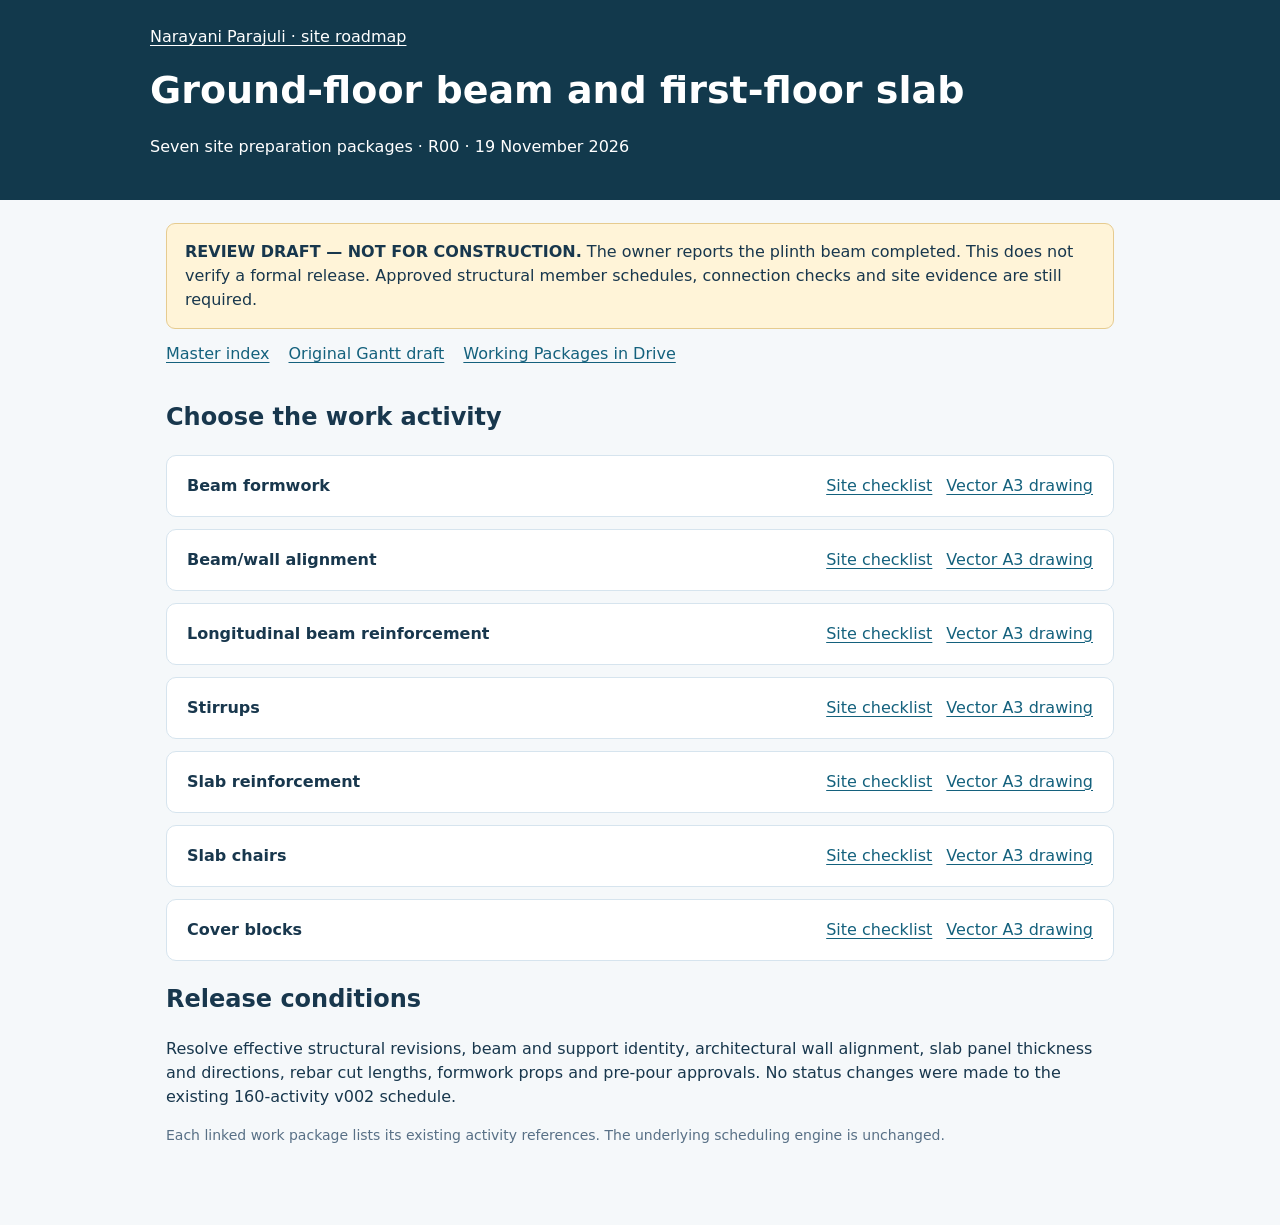
==== projects/narayani/gf-beam-slab.html @ ff7eb2b2 "Narayani: add read-only ground-floor beam/slab work-package navigation" ====
<!doctype html><html lang="en"><head><meta charset="utf-8"><meta name="viewport" content="width=device-width,initial-scale=1"><title>Narayani Parajuli — Ground-floor beam and slab work packages</title><style>*{box-sizing:border-box}body{margin:0;background:#f5f8fa;color:#18374d;font:16px/1.5 system-ui,sans-serif}header{padding:25px max(16px,calc((100vw - 980px)/2));background:#12394c;color:#fff}header a{color:white}h1{font-size:clamp(25px,4vw,38px);margin:13px 0 3px}main{max-width:980px;margin:auto;padding:23px 16px 65px}a{color:#14617d;text-underline-offset:3px}.warn{padding:16px 18px;background:#fff4d8;border:1px solid #e6cb8f;border-radius:9px}ol{padding-left:0;list-style:none;display:grid;gap:12px}li{padding:18px 20px;background:#fff;border-radius:10px;border:1px solid #d6e4ee;display:flex;justify-content:space-between;gap:15px;flex-wrap:wrap}li span{display:flex;gap:14px;flex-wrap:wrap}nav{display:flex;gap:19px;flex-wrap:wrap;padding:13px 0}.muted{color:#587086;font-size:14px}</style></head><body><header><a href="./index.html">Narayani Parajuli · site roadmap</a><h1>Ground-floor beam and first-floor slab</h1><p>Seven site preparation packages · R00 · 19 November 2026</p></header><main><div class="warn"><strong>REVIEW DRAFT — NOT FOR CONSTRUCTION.</strong> The owner reports the plinth beam completed. This does not verify a formal release. Approved structural member schedules, connection checks and site evidence are still required.</div><nav><a href="https://docs.google.com/document/d/1v0w5hZ72CgfPUD4VbYGlwRzKGRmZqDAncHyrCjPbMhE/edit">Master index</a><a href="./schedule-v002.html">Original Gantt draft</a><a href="https://drive.google.com/drive/folders/1-QWxpu7CbQ8aGaQIh9CDUMqXlFIVJ2C8">Working Packages in Drive</a></nav><h2>Choose the work activity</h2><ol><li><strong>Beam formwork</strong><span><a href="https://docs.google.com/document/d/1iR8HIEpvxaf-0Zd9lIVO-JwQUAYKRks-qZjhnRsA7jA/edit">Site checklist</a><a href="https://drive.google.com/file/d/1u-lh_aNW6hD1nm5OYPR5pCRvoVutbWEY/view">Vector A3 drawing</a></span></li><li><strong>Beam/wall alignment</strong><span><a href="https://docs.google.com/document/d/1dFcnpYLFfnI4QCTGg_7qEJ-EzE4G9nV_6Sek1MAi65s/edit">Site checklist</a><a href="https://drive.google.com/file/d/1dckMlTxI4jZXeRsQfHf9BMTQTqX_gaZg/view">Vector A3 drawing</a></span></li><li><strong>Longitudinal beam reinforcement</strong><span><a href="https://docs.google.com/document/d/1uXi0AJEDQs2FSpyTusCL7FV-uB9ezr6riRuBLL0I7us/edit">Site checklist</a><a href="https://drive.google.com/file/d/1ZULw-eYK_D1Vdla374aCgtH8ewuxqvBa/view">Vector A3 drawing</a></span></li><li><strong>Stirrups</strong><span><a href="https://docs.google.com/document/d/1gfkZYaMyg5KydgMwp9kZj6UVqh0lQOelD54_JbIKWs8/edit">Site checklist</a><a href="https://drive.google.com/file/d/1bJpKaC3q6ITq5_dMitgNQvC1ohoHDoh6/view">Vector A3 drawing</a></span></li><li><strong>Slab reinforcement</strong><span><a href="https://docs.google.com/document/d/173kgusj9zUvG_ja_IFQX_OXa9fggV0XdxE5heJjxD-4/edit">Site checklist</a><a href="https://drive.google.com/file/d/1PVK9f1uyBc8Q-bfoP9QjQZuxLD9ijJvd/view">Vector A3 drawing</a></span></li><li><strong>Slab chairs</strong><span><a href="https://docs.google.com/document/d/1D4Mp0pzsadmTAjnJ3r6-B_4vwz0MBfsoiFhdvXupbQA/edit">Site checklist</a><a href="https://drive.google.com/file/d/1K7SIYZge0y52d05sa2hwQXZu_OfcU5LS/view">Vector A3 drawing</a></span></li><li><strong>Cover blocks</strong><span><a href="https://docs.google.com/document/d/1UDmw6WTasXM0J6VyVH5cKBEZIz9U0U2dqe3y24LvQWg/edit">Site checklist</a><a href="https://drive.google.com/file/d/11FWYujnAt6fmqD6Iaa6-7fhwRzIML1_J/view">Vector A3 drawing</a></span></li></ol><section><h2>Release conditions</h2><p>Resolve effective structural revisions, beam and support identity, architectural wall alignment, slab panel thickness and directions, rebar cut lengths, formwork props and pre-pour approvals. No status changes were made to the existing 160-activity v002 schedule.</p><p class="muted">Each linked work package lists its existing activity references. The underlying scheduling engine is unchanged.</p></section></main></body></html>
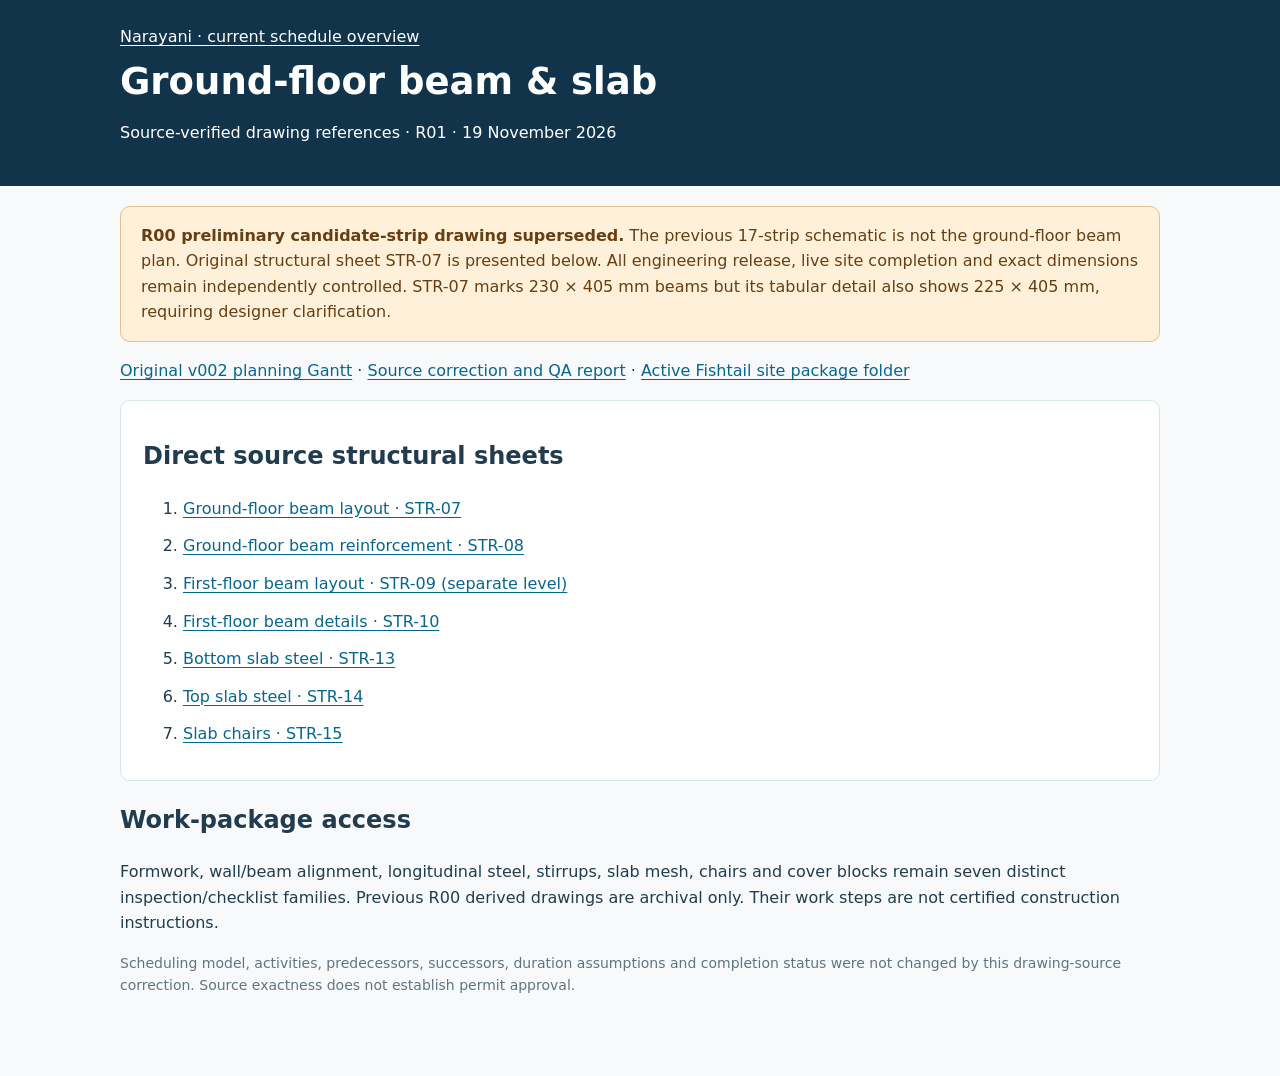
==== commit af525d7c: "Narayani: replace misleading R00 work-package drawing links with source-exact STR-07 R01" ====
--- a/projects/narayani/gf-beam-slab.html
+++ b/projects/narayani/gf-beam-slab.html
@@ -1 +1 @@
-<!doctype html><html lang="en"><head><meta charset="utf-8"><meta name="viewport" content="width=device-width,initial-scale=1"><title>Narayani Parajuli — Ground-floor beam and slab work packages</title><style>*{box-sizing:border-box}body{margin:0;background:#f5f8fa;color:#18374d;font:16px/1.5 system-ui,sans-serif}header{padding:25px max(16px,calc((100vw - 980px)/2));background:#12394c;color:#fff}header a{color:white}h1{font-size:clamp(25px,4vw,38px);margin:13px 0 3px}main{max-width:980px;margin:auto;padding:23px 16px 65px}a{color:#14617d;text-underline-offset:3px}.warn{padding:16px 18px;background:#fff4d8;border:1px solid #e6cb8f;border-radius:9px}ol{padding-left:0;list-style:none;display:grid;gap:12px}li{padding:18px 20px;background:#fff;border-radius:10px;border:1px solid #d6e4ee;display:flex;justify-content:space-between;gap:15px;flex-wrap:wrap}li span{display:flex;gap:14px;flex-wrap:wrap}nav{display:flex;gap:19px;flex-wrap:wrap;padding:13px 0}.muted{color:#587086;font-size:14px}</style></head><body><header><a href="./index.html">Narayani Parajuli · site roadmap</a><h1>Ground-floor beam and first-floor slab</h1><p>Seven site preparation packages · R00 · 19 November 2026</p></header><main><div class="warn"><strong>REVIEW DRAFT — NOT FOR CONSTRUCTION.</strong> The owner reports the plinth beam completed. This does not verify a formal release. Approved structural member schedules, connection checks and site evidence are still required.</div><nav><a href="https://docs.google.com/document/d/1v0w5hZ72CgfPUD4VbYGlwRzKGRmZqDAncHyrCjPbMhE/edit">Master index</a><a href="./schedule-v002.html">Original Gantt draft</a><a href="https://drive.google.com/drive/folders/1-QWxpu7CbQ8aGaQIh9CDUMqXlFIVJ2C8">Working Packages in Drive</a></nav><h2>Choose the work activity</h2><ol><li><strong>Beam formwork</strong><span><a href="https://docs.google.com/document/d/1iR8HIEpvxaf-0Zd9lIVO-JwQUAYKRks-qZjhnRsA7jA/edit">Site checklist</a><a href="https://drive.google.com/file/d/1u-lh_aNW6hD1nm5OYPR5pCRvoVutbWEY/view">Vector A3 drawing</a></span></li><li><strong>Beam/wall alignment</strong><span><a href="https://docs.google.com/document/d/1dFcnpYLFfnI4QCTGg_7qEJ-EzE4G9nV_6Sek1MAi65s/edit">Site checklist</a><a href="https://drive.google.com/file/d/1dckMlTxI4jZXeRsQfHf9BMTQTqX_gaZg/view">Vector A3 drawing</a></span></li><li><strong>Longitudinal beam reinforcement</strong><span><a href="https://docs.google.com/document/d/1uXi0AJEDQs2FSpyTusCL7FV-uB9ezr6riRuBLL0I7us/edit">Site checklist</a><a href="https://drive.google.com/file/d/1ZULw-eYK_D1Vdla374aCgtH8ewuxqvBa/view">Vector A3 drawing</a></span></li><li><strong>Stirrups</strong><span><a href="https://docs.google.com/document/d/1gfkZYaMyg5KydgMwp9kZj6UVqh0lQOelD54_JbIKWs8/edit">Site checklist</a><a href="https://drive.google.com/file/d/1bJpKaC3q6ITq5_dMitgNQvC1ohoHDoh6/view">Vector A3 drawing</a></span></li><li><strong>Slab reinforcement</strong><span><a href="https://docs.google.com/document/d/173kgusj9zUvG_ja_IFQX_OXa9fggV0XdxE5heJjxD-4/edit">Site checklist</a><a href="https://drive.google.com/file/d/1PVK9f1uyBc8Q-bfoP9QjQZuxLD9ijJvd/view">Vector A3 drawing</a></span></li><li><strong>Slab chairs</strong><span><a href="https://docs.google.com/document/d/1D4Mp0pzsadmTAjnJ3r6-B_4vwz0MBfsoiFhdvXupbQA/edit">Site checklist</a><a href="https://drive.google.com/file/d/1K7SIYZge0y52d05sa2hwQXZu_OfcU5LS/view">Vector A3 drawing</a></span></li><li><strong>Cover blocks</strong><span><a href="https://docs.google.com/document/d/1UDmw6WTasXM0J6VyVH5cKBEZIz9U0U2dqe3y24LvQWg/edit">Site checklist</a><a href="https://drive.google.com/file/d/11FWYujnAt6fmqD6Iaa6-7fhwRzIML1_J/view">Vector A3 drawing</a></span></li></ol><section><h2>Release conditions</h2><p>Resolve effective structural revisions, beam and support identity, architectural wall alignment, slab panel thickness and directions, rebar cut lengths, formwork props and pre-pour approvals. No status changes were made to the existing 160-activity v002 schedule.</p><p class="muted">Each linked work package lists its existing activity references. The underlying scheduling engine is unchanged.</p></section></main></body></html>+<!doctype html><html lang="en"><head><meta charset="utf-8"><meta name="viewport" content="width=device-width,initial-scale=1"><title>Narayani · beam and slab source sheets R01</title><style>body{margin:0;color:#203c4e;background:#f7f9fb;font:16px/1.6 system-ui,sans-serif}header{background:#11344a;color:#fff;padding:24px max(18px,calc((100vw - 1040px)/2))}header a{color:white}h1{line-height:1.2;margin:10px 0;font-size:clamp(25px,4vw,37px)}main{max-width:1040px;margin:auto;padding:20px 18px 65px}.hold{background:#fff1d9;border:1px solid #e0c28d;color:#653f13;padding:16px 20px;border-radius:10px}.link{background:white;border:1px solid #d9e6ec;border-radius:10px;padding:17px 22px}a{color:#08668d;text-underline-offset:3px}a:focus-visible{outline:3px solid #e5b549}li{margin-bottom:12px}.foot{color:#607482;font-size:14px}</style></head><body><header><a href="./index.html">Narayani · current schedule overview</a><h1>Ground-floor beam &amp; slab</h1><p>Source-verified drawing references · R01 · 19 November 2026</p></header><main><section class="hold"><strong>R00 preliminary candidate-strip drawing superseded.</strong> The previous 17-strip schematic is not the ground-floor beam plan. Original structural sheet STR-07 is presented below. All engineering release, live site completion and exact dimensions remain independently controlled. STR-07 marks 230 × 405 mm beams but its tabular detail also shows 225 × 405 mm, requiring designer clarification.</section><nav><p><a href="./schedule-v002.html">Original v002 planning Gantt</a> · <a href="https://drive.google.com/file/d/1DvimHdw5GsnbADJ6uwzUN25RTgx_HilQ/view">Source correction and QA report</a> · <a href="https://drive.google.com/drive/folders/1-QWxpu7CbQ8aGaQIh9CDUMqXlFIVJ2C8">Active Fishtail site package folder</a></p></nav><section class="link"><h2>Direct source structural sheets</h2><ol><li><a href="https://drive.google.com/file/d/1AgL_1zLA2V4j5dLXG5WaoPwX9-r0fkhF/view">Ground-floor beam layout · STR-07</a></li><li><a href="https://drive.google.com/file/d/1jrgmkJczgB6aHBJUn0aCJURBQ-xQChtI/view">Ground-floor beam reinforcement · STR-08</a></li><li><a href="https://drive.google.com/file/d/1iS2OBPmR6A6y1zigoI0hrCeOJBKidkST/view">First-floor beam layout · STR-09 (separate level)</a></li><li><a href="https://drive.google.com/file/d/10AmlFhzAuS7RbPFsQe_q1rsg-ST_hLCo/view">First-floor beam details · STR-10</a></li><li><a href="https://drive.google.com/file/d/1B4qBh584lq4mlcc6Wd-Irti21U3HBYE/view">Bottom slab steel · STR-13</a></li><li><a href="https://drive.google.com/file/d/123C9wZKXZDEd5TkwAe8QJVLC4eCjDC_-/view">Top slab steel · STR-14</a></li><li><a href="https://drive.google.com/file/d/1vb6GLFSqgXyuREBQI3pmdxcrP8LDkgqs/view">Slab chairs · STR-15</a></li></ol></section><section><h2>Work-package access</h2><p>Formwork, wall/beam alignment, longitudinal steel, stirrups, slab mesh, chairs and cover blocks remain seven distinct inspection/checklist families. Previous R00 derived drawings are archival only. Their work steps are not certified construction instructions.</p><p class="foot">Scheduling model, activities, predecessors, successors, duration assumptions and completion status were not changed by this drawing-source correction. Source exactness does not establish permit approval.</p></section></main></body></html>
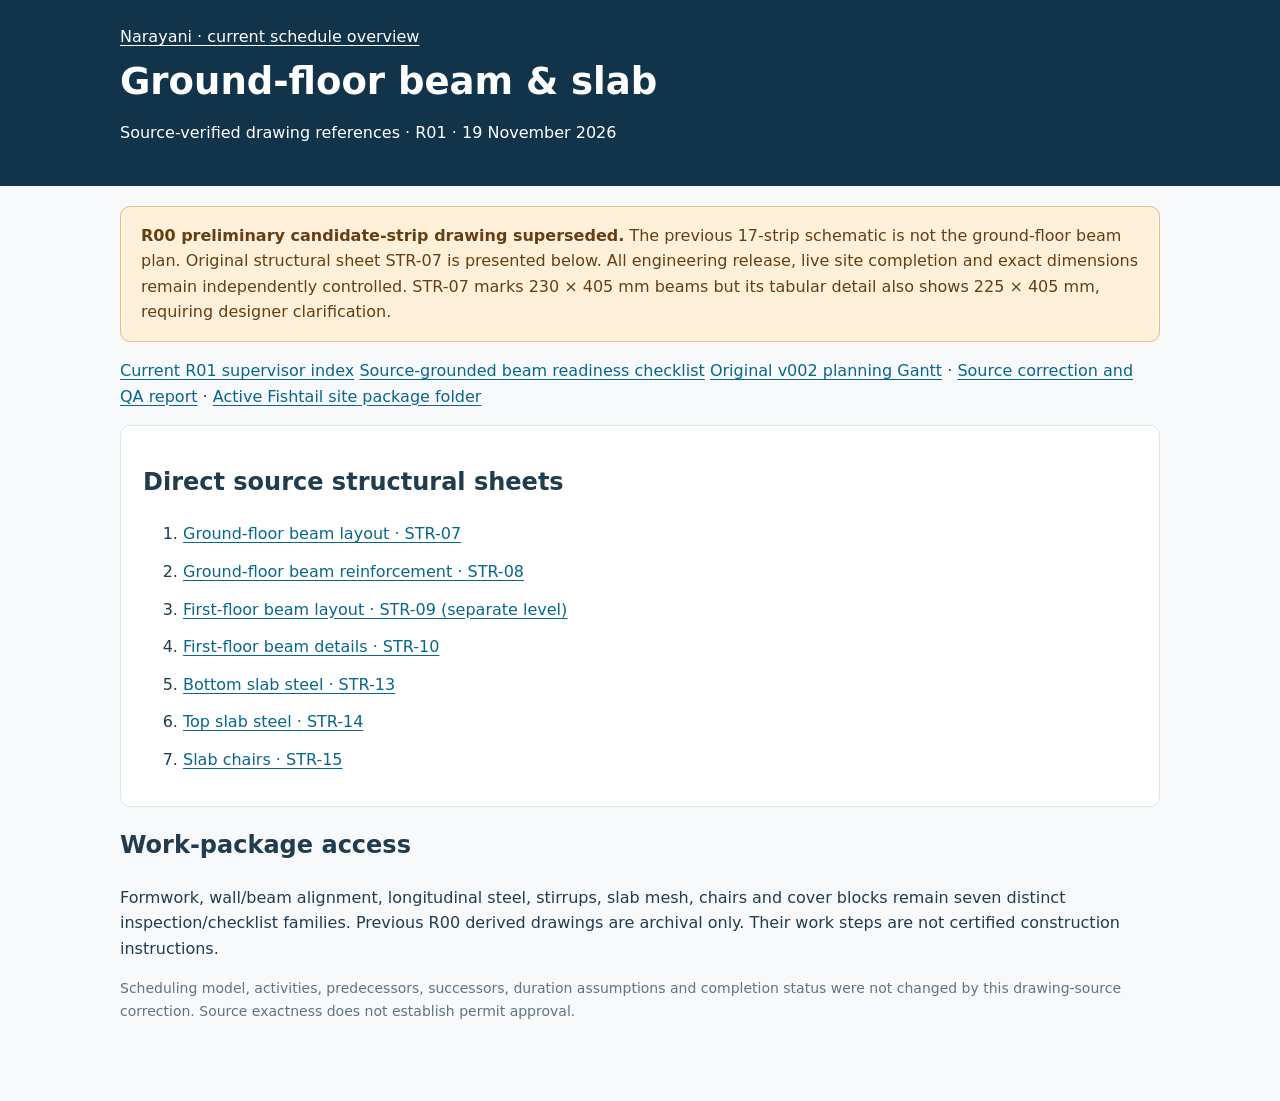
==== commit 095c38fd: "Narayani: expose current corrected R01 supervisor index and source-grounded checklist" ====
--- a/projects/narayani/gf-beam-slab.html
+++ b/projects/narayani/gf-beam-slab.html
@@ -1 +1 @@
-<!doctype html><html lang="en"><head><meta charset="utf-8"><meta name="viewport" content="width=device-width,initial-scale=1"><title>Narayani · beam and slab source sheets R01</title><style>body{margin:0;color:#203c4e;background:#f7f9fb;font:16px/1.6 system-ui,sans-serif}header{background:#11344a;color:#fff;padding:24px max(18px,calc((100vw - 1040px)/2))}header a{color:white}h1{line-height:1.2;margin:10px 0;font-size:clamp(25px,4vw,37px)}main{max-width:1040px;margin:auto;padding:20px 18px 65px}.hold{background:#fff1d9;border:1px solid #e0c28d;color:#653f13;padding:16px 20px;border-radius:10px}.link{background:white;border:1px solid #d9e6ec;border-radius:10px;padding:17px 22px}a{color:#08668d;text-underline-offset:3px}a:focus-visible{outline:3px solid #e5b549}li{margin-bottom:12px}.foot{color:#607482;font-size:14px}</style></head><body><header><a href="./index.html">Narayani · current schedule overview</a><h1>Ground-floor beam &amp; slab</h1><p>Source-verified drawing references · R01 · 19 November 2026</p></header><main><section class="hold"><strong>R00 preliminary candidate-strip drawing superseded.</strong> The previous 17-strip schematic is not the ground-floor beam plan. Original structural sheet STR-07 is presented below. All engineering release, live site completion and exact dimensions remain independently controlled. STR-07 marks 230 × 405 mm beams but its tabular detail also shows 225 × 405 mm, requiring designer clarification.</section><nav><p><a href="./schedule-v002.html">Original v002 planning Gantt</a> · <a href="https://drive.google.com/file/d/1DvimHdw5GsnbADJ6uwzUN25RTgx_HilQ/view">Source correction and QA report</a> · <a href="https://drive.google.com/drive/folders/1-QWxpu7CbQ8aGaQIh9CDUMqXlFIVJ2C8">Active Fishtail site package folder</a></p></nav><section class="link"><h2>Direct source structural sheets</h2><ol><li><a href="https://drive.google.com/file/d/1AgL_1zLA2V4j5dLXG5WaoPwX9-r0fkhF/view">Ground-floor beam layout · STR-07</a></li><li><a href="https://drive.google.com/file/d/1jrgmkJczgB6aHBJUn0aCJURBQ-xQChtI/view">Ground-floor beam reinforcement · STR-08</a></li><li><a href="https://drive.google.com/file/d/1iS2OBPmR6A6y1zigoI0hrCeOJBKidkST/view">First-floor beam layout · STR-09 (separate level)</a></li><li><a href="https://drive.google.com/file/d/10AmlFhzAuS7RbPFsQe_q1rsg-ST_hLCo/view">First-floor beam details · STR-10</a></li><li><a href="https://drive.google.com/file/d/1B4qBh584lq4mlcc6Wd-Irti21U3HBYE/view">Bottom slab steel · STR-13</a></li><li><a href="https://drive.google.com/file/d/123C9wZKXZDEd5TkwAe8QJVLC4eCjDC_-/view">Top slab steel · STR-14</a></li><li><a href="https://drive.google.com/file/d/1vb6GLFSqgXyuREBQI3pmdxcrP8LDkgqs/view">Slab chairs · STR-15</a></li></ol></section><section><h2>Work-package access</h2><p>Formwork, wall/beam alignment, longitudinal steel, stirrups, slab mesh, chairs and cover blocks remain seven distinct inspection/checklist families. Previous R00 derived drawings are archival only. Their work steps are not certified construction instructions.</p><p class="foot">Scheduling model, activities, predecessors, successors, duration assumptions and completion status were not changed by this drawing-source correction. Source exactness does not establish permit approval.</p></section></main></body></html>+<!doctype html><html lang="en"><head><meta charset="utf-8"><meta name="viewport" content="width=device-width,initial-scale=1"><title>Narayani · beam and slab source sheets R01</title><style>body{margin:0;color:#203c4e;background:#f7f9fb;font:16px/1.6 system-ui,sans-serif}header{background:#11344a;color:#fff;padding:24px max(18px,calc((100vw - 1040px)/2))}header a{color:white}h1{line-height:1.2;margin:10px 0;font-size:clamp(25px,4vw,37px)}main{max-width:1040px;margin:auto;padding:20px 18px 65px}.hold{background:#fff1d9;border:1px solid #e0c28d;color:#653f13;padding:16px 20px;border-radius:10px}.link{background:white;border:1px solid #d9e6ec;border-radius:10px;padding:17px 22px}a{color:#08668d;text-underline-offset:3px}a:focus-visible{outline:3px solid #e5b549}li{margin-bottom:12px}.foot{color:#607482;font-size:14px}</style></head><body><header><a href="./index.html">Narayani · current schedule overview</a><h1>Ground-floor beam &amp; slab</h1><p>Source-verified drawing references · R01 · 19 November 2026</p></header><main><section class="hold"><strong>R00 preliminary candidate-strip drawing superseded.</strong> The previous 17-strip schematic is not the ground-floor beam plan. Original structural sheet STR-07 is presented below. All engineering release, live site completion and exact dimensions remain independently controlled. STR-07 marks 230 × 405 mm beams but its tabular detail also shows 225 × 405 mm, requiring designer clarification.</section><nav><p><a href="https://docs.google.com/document/d/1SWfoA9dsJL_r_uPR9P0rJKGmzE7NsoSE94_rJHrQKxg/edit">Current R01 supervisor index</a> <a href="https://docs.google.com/document/d/12zzM4IeRiEehTteSWPNzFeehpTSJBiae8v5n1klnmmw/edit">Source-grounded beam readiness checklist</a> <a href="./schedule-v002.html">Original v002 planning Gantt</a> · <a href="https://drive.google.com/file/d/1DvimHdw5GsnbADJ6uwzUN25RTgx_HilQ/view">Source correction and QA report</a> · <a href="https://drive.google.com/drive/folders/1-QWxpu7CbQ8aGaQIh9CDUMqXlFIVJ2C8">Active Fishtail site package folder</a></p></nav><section class="link"><h2>Direct source structural sheets</h2><ol><li><a href="https://drive.google.com/file/d/1AgL_1zLA2V4j5dLXG5WaoPwX9-r0fkhF/view">Ground-floor beam layout · STR-07</a></li><li><a href="https://drive.google.com/file/d/1jrgmkJczgB6aHBJUn0aCJURBQ-xQChtI/view">Ground-floor beam reinforcement · STR-08</a></li><li><a href="https://drive.google.com/file/d/1iS2OBPmR6A6y1zigoI0hrCeOJBKidkST/view">First-floor beam layout · STR-09 (separate level)</a></li><li><a href="https://drive.google.com/file/d/10AmlFhzAuS7RbPFsQe_q1rsg-ST_hLCo/view">First-floor beam details · STR-10</a></li><li><a href="https://drive.google.com/file/d/1B4qBh584lq4mlcc6Wd-Irti21U3HBYE/view">Bottom slab steel · STR-13</a></li><li><a href="https://drive.google.com/file/d/123C9wZKXZDEd5TkwAe8QJVLC4eCjDC_-/view">Top slab steel · STR-14</a></li><li><a href="https://drive.google.com/file/d/1vb6GLFSqgXyuREBQI3pmdxcrP8LDkgqs/view">Slab chairs · STR-15</a></li></ol></section><section><h2>Work-package access</h2><p>Formwork, wall/beam alignment, longitudinal steel, stirrups, slab mesh, chairs and cover blocks remain seven distinct inspection/checklist families. Previous R00 derived drawings are archival only. Their work steps are not certified construction instructions.</p><p class="foot">Scheduling model, activities, predecessors, successors, duration assumptions and completion status were not changed by this drawing-source correction. Source exactness does not establish permit approval.</p></section></main></body></html>
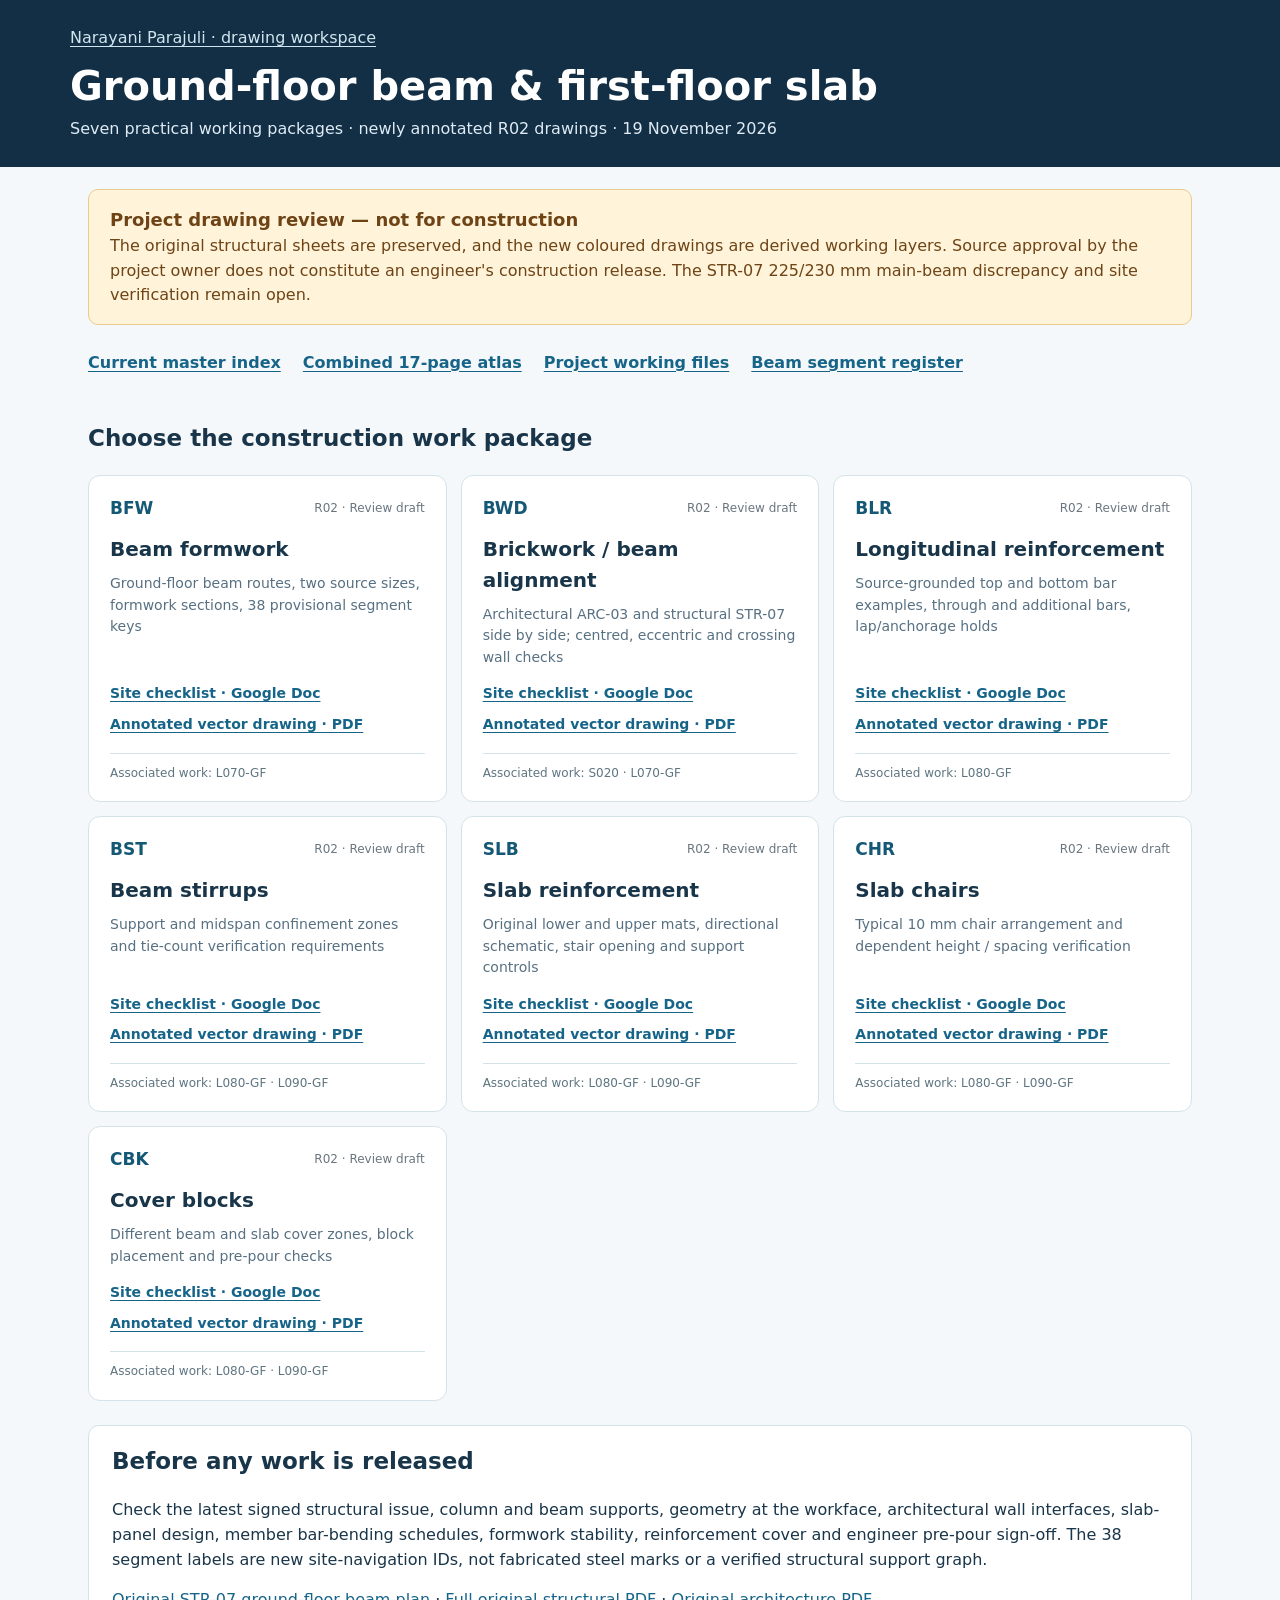
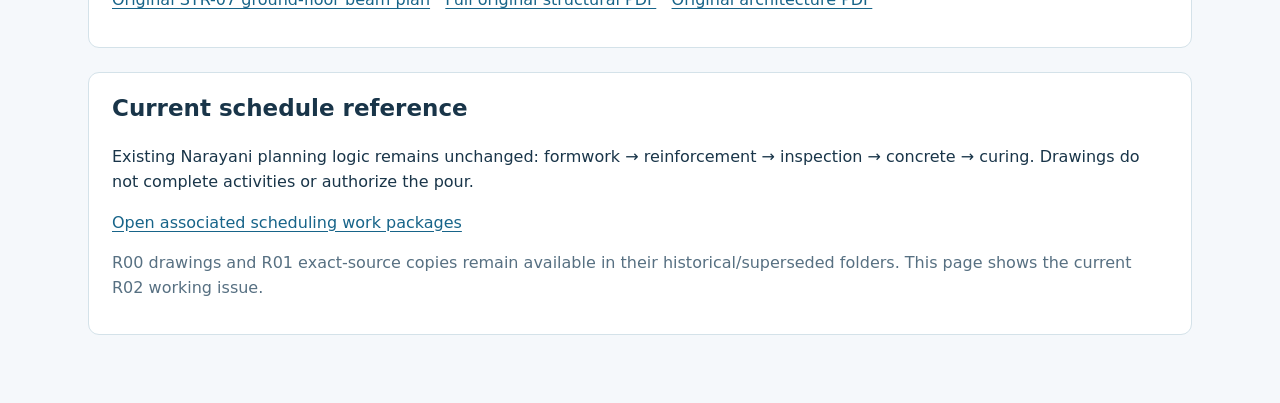
==== commit 6e91a986: "Narayani: publish seven real R02 working drawing and checklist packages in existing project viewer" ====
--- a/projects/narayani/gf-beam-slab.html
+++ b/projects/narayani/gf-beam-slab.html
@@ -1 +1 @@
-<!doctype html><html lang="en"><head><meta charset="utf-8"><meta name="viewport" content="width=device-width,initial-scale=1"><title>Narayani · beam and slab source sheets R01</title><style>body{margin:0;color:#203c4e;background:#f7f9fb;font:16px/1.6 system-ui,sans-serif}header{background:#11344a;color:#fff;padding:24px max(18px,calc((100vw - 1040px)/2))}header a{color:white}h1{line-height:1.2;margin:10px 0;font-size:clamp(25px,4vw,37px)}main{max-width:1040px;margin:auto;padding:20px 18px 65px}.hold{background:#fff1d9;border:1px solid #e0c28d;color:#653f13;padding:16px 20px;border-radius:10px}.link{background:white;border:1px solid #d9e6ec;border-radius:10px;padding:17px 22px}a{color:#08668d;text-underline-offset:3px}a:focus-visible{outline:3px solid #e5b549}li{margin-bottom:12px}.foot{color:#607482;font-size:14px}</style></head><body><header><a href="./index.html">Narayani · current schedule overview</a><h1>Ground-floor beam &amp; slab</h1><p>Source-verified drawing references · R01 · 19 November 2026</p></header><main><section class="hold"><strong>R00 preliminary candidate-strip drawing superseded.</strong> The previous 17-strip schematic is not the ground-floor beam plan. Original structural sheet STR-07 is presented below. All engineering release, live site completion and exact dimensions remain independently controlled. STR-07 marks 230 × 405 mm beams but its tabular detail also shows 225 × 405 mm, requiring designer clarification.</section><nav><p><a href="https://docs.google.com/document/d/1SWfoA9dsJL_r_uPR9P0rJKGmzE7NsoSE94_rJHrQKxg/edit">Current R01 supervisor index</a> <a href="https://docs.google.com/document/d/12zzM4IeRiEehTteSWPNzFeehpTSJBiae8v5n1klnmmw/edit">Source-grounded beam readiness checklist</a> <a href="./schedule-v002.html">Original v002 planning Gantt</a> · <a href="https://drive.google.com/file/d/1DvimHdw5GsnbADJ6uwzUN25RTgx_HilQ/view">Source correction and QA report</a> · <a href="https://drive.google.com/drive/folders/1-QWxpu7CbQ8aGaQIh9CDUMqXlFIVJ2C8">Active Fishtail site package folder</a></p></nav><section class="link"><h2>Direct source structural sheets</h2><ol><li><a href="https://drive.google.com/file/d/1AgL_1zLA2V4j5dLXG5WaoPwX9-r0fkhF/view">Ground-floor beam layout · STR-07</a></li><li><a href="https://drive.google.com/file/d/1jrgmkJczgB6aHBJUn0aCJURBQ-xQChtI/view">Ground-floor beam reinforcement · STR-08</a></li><li><a href="https://drive.google.com/file/d/1iS2OBPmR6A6y1zigoI0hrCeOJBKidkST/view">First-floor beam layout · STR-09 (separate level)</a></li><li><a href="https://drive.google.com/file/d/10AmlFhzAuS7RbPFsQe_q1rsg-ST_hLCo/view">First-floor beam details · STR-10</a></li><li><a href="https://drive.google.com/file/d/1B4qBh584lq4mlcc6Wd-Irti21U3HBYE/view">Bottom slab steel · STR-13</a></li><li><a href="https://drive.google.com/file/d/123C9wZKXZDEd5TkwAe8QJVLC4eCjDC_-/view">Top slab steel · STR-14</a></li><li><a href="https://drive.google.com/file/d/1vb6GLFSqgXyuREBQI3pmdxcrP8LDkgqs/view">Slab chairs · STR-15</a></li></ol></section><section><h2>Work-package access</h2><p>Formwork, wall/beam alignment, longitudinal steel, stirrups, slab mesh, chairs and cover blocks remain seven distinct inspection/checklist families. Previous R00 derived drawings are archival only. Their work steps are not certified construction instructions.</p><p class="foot">Scheduling model, activities, predecessors, successors, duration assumptions and completion status were not changed by this drawing-source correction. Source exactness does not establish permit approval.</p></section></main></body></html>+<!doctype html><html lang="en"><head><meta charset="utf-8"><meta name="viewport" content="width=device-width,initial-scale=1"><meta name="description" content="Narayani Parajuli: seven source-based ground-floor beam and first-floor slab work packages, diagrams and site checklists."><title>Narayani Parajuli · Ground-floor beam and slab</title><style>:root{--ink:#193549;--muted:#577082;--line:#d4e2e9;--blue:#145875;--paper:#f5f8fb}*{box-sizing:border-box}body{background:var(--paper);color:var(--ink);font:16px/1.54 system-ui,sans-serif;margin:0}a{color:#176489;text-underline-offset:3px}a:focus-visible{outline:3px solid #e4a523;outline-offset:3px}header{background:#132f45;color:#fff;padding:26px max(18px,calc((100vw - 1140px)/2))}header a{color:#d1e5ee}h1{font-size:clamp(26px,4.3vw,40px);line-height:1.15;margin:12px 0 8px}header p{color:#dfebf4;margin:0}main{max-width:1140px;margin:auto;padding:22px 18px 68px}.alert{background:#fff3d9;border:1px solid #e8ca8c;border-radius:10px;padding:16px 21px;color:#6e4416}.alert strong{display:block;font-size:18px}.nav{display:flex;gap:12px 22px;flex-wrap:wrap;padding:26px 0;font-weight:700}h2{font-size:23px}.grid{display:grid;grid-template-columns:repeat(auto-fit,minmax(310px,1fr));gap:14px}.card{background:#fff;border:1px solid var(--line);border-radius:12px;padding:19px 21px;display:flex;flex-direction:column;min-height:245px}.cardtop{display:flex;justify-content:space-between;align-items:center;gap:12px}.code{font-size:17px;font-weight:850;color:var(--blue)}.tag{font-size:12px;color:#6a7680}.card h3{font-size:20px;margin:13px 0 8px}.card p{margin:0 0 15px;color:var(--muted);font-size:14px;flex:1}.links{display:flex;flex-wrap:wrap;gap:9px 20px;font-weight:700;font-size:14px}.activity{font-size:12px;color:#5e7581;border-top:1px solid var(--line);margin-top:17px;padding-top:10px}.section{background:#fff;border:1px solid var(--line);padding:18px 23px;border-radius:11px;margin-top:24px}.section h2{margin-top:0}.muted{color:var(--muted)}@media print{body{background:#fff}header{background:white;color:black}header p,header a{color:black}.grid{grid-template-columns:repeat(2,1fr)}}@media(max-width:400px){.grid{grid-template-columns:1fr}}</style></head><body><header><a href="./index.html">Narayani Parajuli · drawing workspace</a><h1>Ground-floor beam &amp; first-floor slab</h1><p>Seven practical working packages · newly annotated R02 drawings · 19 November 2026</p></header><main><div class="alert"><strong>Project drawing review — not for construction</strong>The original structural sheets are preserved, and the new coloured drawings are derived working layers. Source approval by the project owner does not constitute an engineer's construction release. The STR-07 225/230 mm main-beam discrepancy and site verification remain open.</div><nav class="nav"><a href="https://docs.google.com/document/d/1LLskxHBKuPI5xsP9C7u9FfLHox9wNytB0V0zghPvZXI/edit">Current master index</a><a href="https://drive.google.com/file/d/1PjekpCtnKJwmsQ8lP0ZmkGDWOQRpViEv/view">Combined 17-page atlas</a><a href="https://drive.google.com/drive/folders/1-QWxpu7CbQ8aGaQIh9CDUMqXlFIVJ2C8">Project working files</a><a href="https://drive.google.com/file/d/1D_iBS655h_m0DBhn-bZVQqYiCriMdIha/view">Beam segment register</a></nav><h2>Choose the construction work package</h2><section class="grid"><article class="card"><div class="cardtop"><span class="code">BFW</span><span class="tag">R02 · Review draft</span></div><h3>Beam formwork</h3><p>Ground-floor beam routes, two source sizes, formwork sections, 38 provisional segment keys</p><div class="links"><a href="https://docs.google.com/document/d/1EJuEKKGo2VnYs7YQEnTpuZqWlpQo4iwp2z72Mp-ZBXA/edit">Site checklist · Google Doc</a><a href="https://drive.google.com/file/d/10FXTrMOk_B1VbzPD_Ezt7jN3UTlC2Let/view">Annotated vector drawing · PDF</a></div><div class="activity">Associated work: L070-GF</div></article><article class="card"><div class="cardtop"><span class="code">BWD</span><span class="tag">R02 · Review draft</span></div><h3>Brickwork / beam alignment</h3><p>Architectural ARC-03 and structural STR-07 side by side; centred, eccentric and crossing wall checks</p><div class="links"><a href="https://docs.google.com/document/d/1BU9NSbDKnnnPympeFtis4zF9AYv-BKGvnZk_n8gXD_8/edit">Site checklist · Google Doc</a><a href="https://drive.google.com/file/d/1uHJ9An6TOfIf5fsK_ryj__y82FH5gNDV/view">Annotated vector drawing · PDF</a></div><div class="activity">Associated work: S020 · L070-GF</div></article><article class="card"><div class="cardtop"><span class="code">BLR</span><span class="tag">R02 · Review draft</span></div><h3>Longitudinal reinforcement</h3><p>Source-grounded top and bottom bar examples, through and additional bars, lap/anchorage holds</p><div class="links"><a href="https://docs.google.com/document/d/1SfPla_8A245n-zl_QAnR1GEH-H1VhvYCUyX5ym8QJrA/edit">Site checklist · Google Doc</a><a href="https://drive.google.com/file/d/1rWmE6gXW79v6eu_oKSMRWDAjrPZAce0S/view">Annotated vector drawing · PDF</a></div><div class="activity">Associated work: L080-GF</div></article><article class="card"><div class="cardtop"><span class="code">BST</span><span class="tag">R02 · Review draft</span></div><h3>Beam stirrups</h3><p>Support and midspan confinement zones and tie-count verification requirements</p><div class="links"><a href="https://docs.google.com/document/d/1WfOxBnq6WxTqbmPnJLdgBwoWlfJT2_aFvidz60vEknE/edit">Site checklist · Google Doc</a><a href="https://drive.google.com/file/d/1a8_qYnAH4SRLI7EZ6SLDj6cUZJWPojbQ/view">Annotated vector drawing · PDF</a></div><div class="activity">Associated work: L080-GF · L090-GF</div></article><article class="card"><div class="cardtop"><span class="code">SLB</span><span class="tag">R02 · Review draft</span></div><h3>Slab reinforcement</h3><p>Original lower and upper mats, directional schematic, stair opening and support controls</p><div class="links"><a href="https://docs.google.com/document/d/1V6nFx_QYwBC5hI21WWTjkdEIap7IFkBLD9TAyap0-TU/edit">Site checklist · Google Doc</a><a href="https://drive.google.com/file/d/1K_jlSHu2RbdtJSQ8nfM5_xUO-XlngjKn/view">Annotated vector drawing · PDF</a></div><div class="activity">Associated work: L080-GF · L090-GF</div></article><article class="card"><div class="cardtop"><span class="code">CHR</span><span class="tag">R02 · Review draft</span></div><h3>Slab chairs</h3><p>Typical 10 mm chair arrangement and dependent height / spacing verification</p><div class="links"><a href="https://docs.google.com/document/d/14hJE_kVT6iXgVnYhas-rBSel0aJRxMK_vtDxhH6FGt8/edit">Site checklist · Google Doc</a><a href="https://drive.google.com/file/d/16YyI9Y9WZ8lEoMws1brNtjZOJHdqqYRv/view">Annotated vector drawing · PDF</a></div><div class="activity">Associated work: L080-GF · L090-GF</div></article><article class="card"><div class="cardtop"><span class="code">CBK</span><span class="tag">R02 · Review draft</span></div><h3>Cover blocks</h3><p>Different beam and slab cover zones, block placement and pre-pour checks</p><div class="links"><a href="https://docs.google.com/document/d/1iMN6p1rJhzh6nkZrxmXkE9-nhDEiEBOg2eGwb0KbOaY/edit">Site checklist · Google Doc</a><a href="https://drive.google.com/file/d/1KVkSAg0XJC1HqejGIlBX2NncCc1md4H4/view">Annotated vector drawing · PDF</a></div><div class="activity">Associated work: L080-GF · L090-GF</div></article></section><section class="section"><h2>Before any work is released</h2><p>Check the latest signed structural issue, column and beam supports, geometry at the workface, architectural wall interfaces, slab-panel design, member bar-bending schedules, formwork stability, reinforcement cover and engineer pre-pour sign-off. The 38 segment labels are new site-navigation IDs, not fabricated steel marks or a verified structural support graph.</p><p><a href="https://drive.google.com/file/d/1AgL_1zLA2V4j5dLXG5WaoPwX9-r0fkhF/view">Original STR-07 ground-floor beam plan</a> · <a href="https://drive.google.com/file/d/1zwmKrfwW9IN5ourLGFdfleJOCi7dcH2_/view">Full original structural PDF</a> · <a href="https://drive.google.com/file/d/19AyrQbMaZ4ze59ixqKMlMlR0UZ-1jDcB/view">Original architecture PDF</a></p></section><section class="section"><h2>Current schedule reference</h2><p>Existing Narayani planning logic remains unchanged: formwork → reinforcement → inspection → concrete → curing. Drawings do not complete activities or authorize the pour.</p><p><a href="https://fabingurung.github.io/jp-scheduling-resources-management/projects/narayani/gf-beam-slab.html">Open associated scheduling work packages</a></p><p class="muted">R00 drawings and R01 exact-source copies remain available in their historical/superseded folders. This page shows the current R02 working issue.</p></section></main></body></html>
